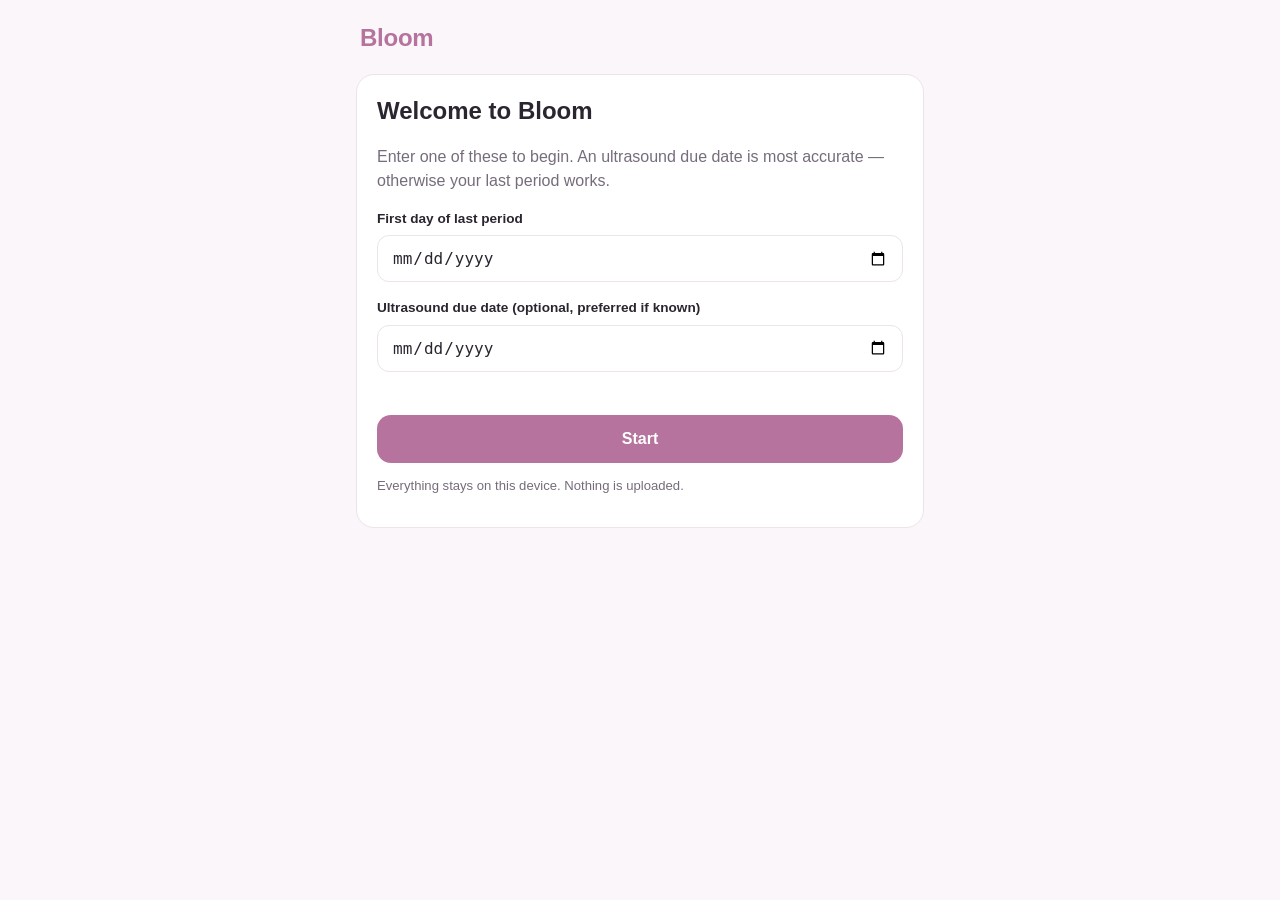
==== index.html @ 92026e05 "Initial commit, local but not encrypted" ====
<!DOCTYPE html>
<html lang="en">
<head>
  <meta charset="UTF-8" />
  <meta name="viewport" content="width=device-width, initial-scale=1.0, viewport-fit=cover" />
  <title>Bloom</title>

  <link rel="manifest" href="manifest.json" />
  <meta name="theme-color" content="#b5739d" />

  <meta name="apple-mobile-web-app-capable" content="yes" />
  <meta name="apple-mobile-web-app-status-bar-style" content="black-translucent" />
  <meta name="apple-mobile-web-app-title" content="Bloom" />
  <link rel="apple-touch-icon" href="icon-180.png" />

  <link rel="stylesheet" href="styles.css" />
</head>
<body>
  <div id="app"></div>

  <script src="weekContent.js"></script>
  <script src="foodDatabase.js"></script>
  <script src="gestational.js"></script>
  <script src="charts.js"></script>
  <script src="db.js"></script>
  <script src="app.js"></script>
  <script>
    if ('serviceWorker' in navigator) {
      window.addEventListener('load', () => {
        navigator.serviceWorker.register('sw.js').catch(() => {});
      });
    }
  </script>
</body>
</html>
---- styles.css ----
/* styles.css — Bloom PWA. Mauve theme matching the native app (seed #B5739D). */

:root {
  --bg: #faf6f9;
  --surface: #ffffff;
  --ink: #2b2530;
  --muted: #766c7b;
  --accent: #b5739d;
  --accent-soft: #f3e6ef;
  --accent-ink: #6d3b59;
  --line: #ece4ea;
  --good: #6bbf73;
  --error: #b3261e;
}

@media (prefers-color-scheme: dark) {
  :root {
    --bg: #18141a;
    --surface: #231d26;
    --ink: #f2ecf1;
    --muted: #b4a9b7;
    --accent: #cf93ba;
    --accent-soft: #36293340;
    --accent-ink: #e8c7dd;
    --line: #342c37;
  }
}

* { box-sizing: border-box; }

body {
  margin: 0;
  background: var(--bg);
  color: var(--ink);
  font-family: -apple-system, BlinkMacSystemFont, 'Segoe UI', Roboto, sans-serif;
  line-height: 1.5;
  padding: env(safe-area-inset-top) env(safe-area-inset-right)
    env(safe-area-inset-bottom) env(safe-area-inset-left);
}

.wrap {
  max-width: 600px;
  margin: 0 auto;
  padding: 8px 16px 24px;
}

/* Header */
.app-header {
  padding: 12px 4px 4px;
}
.app-title {
  font-size: 1.5rem;
  font-weight: 700;
  color: var(--accent);
  margin: 0;
  letter-spacing: -0.01em;
}

/* Cards */
.card {
  background: var(--surface);
  border: 1px solid var(--line);
  border-radius: 18px;
  padding: 18px 20px;
  margin: 14px 0;
}
.card-title {
  font-size: 0.78rem;
  text-transform: uppercase;
  letter-spacing: 0.05em;
  color: var(--muted);
  margin: 0 0 8px;
}

/* Hero */
.hero {
  text-align: center;
  background: linear-gradient(160deg, var(--accent-soft), var(--surface));
  border: none;
  padding-top: 26px;
  padding-bottom: 24px;
}
.hero-emoji { font-size: 4.5rem; line-height: 1; }
.hero-week {
  font-size: 1.7rem;
  font-weight: 700;
  margin-top: 8px;
}
.hero-fruit { color: var(--ink); margin-top: 2px; }
.hero-measure { color: var(--muted); font-size: 0.9rem; margin-top: 4px; }

.chip {
  display: inline-block;
  margin-top: 12px;
  padding: 5px 14px;
  background: var(--accent);
  color: #fff;
  border-radius: 999px;
  font-size: 0.8rem;
  font-weight: 600;
}

/* Progress */
.progress-row {
  display: flex;
  justify-content: space-between;
  font-weight: 600;
  margin-bottom: 8px;
}
.progress-track {
  height: 10px;
  background: var(--accent-soft);
  border-radius: 999px;
  overflow: hidden;
}
.progress-fill {
  height: 100%;
  background: var(--accent);
  border-radius: 999px;
  transition: width 0.4s ease;
}

/* Encouragement */
.encouragement {
  background: var(--accent-soft);
  border: none;
}
.encouragement p { margin: 0; color: var(--accent-ink); font-weight: 500; }

/* Facts */
.fact-text { margin: 0 0 6px; }
.fact-source { margin: 0 0 12px; }

/* Collapsible */
.collapsible { padding: 0; }
.collapsible-toggle {
  width: 100%;
  text-align: left;
  background: transparent;
  color: var(--ink);
  border: none;
  padding: 18px 20px;
  font-size: 0.95rem;
  font-weight: 600;
  cursor: pointer;
}
.collapsible-body { padding: 0 20px 18px; }
.collapsible-body p { margin: 0; }

/* Week nav */
.week-nav {
  display: flex;
  align-items: center;
  justify-content: space-between;
  gap: 12px;
  margin: 4px 0 0;
}
.nav-btn {
  width: 48px;
  height: 44px;
  border-radius: 12px;
  border: 1.5px solid var(--accent);
  background: transparent;
  color: var(--accent);
  font-size: 1.4rem;
  line-height: 1;
  cursor: pointer;
}
.nav-btn:disabled { opacity: 0.35; cursor: default; }

/* Setup */
.setup h2 { margin: 0 0 6px; }
.field-label {
  display: block;
  font-size: 0.85rem;
  font-weight: 600;
  margin: 16px 0 6px;
}
input[type="date"] {
  width: 100%;
  padding: 12px 14px;
  border: 1px solid var(--line);
  border-radius: 12px;
  font-size: 1rem;
  background: var(--surface);
  color: var(--ink);
}

/* Buttons */
button { font-family: inherit; }
.primary {
  width: 100%;
  margin-top: 20px;
  padding: 15px;
  border: none;
  border-radius: 14px;
  background: var(--accent);
  color: #fff;
  font-size: 1rem;
  font-weight: 600;
  cursor: pointer;
}
.primary:active { opacity: 0.85; }
.secondary {
  padding: 10px 16px;
  border: 1.5px solid var(--accent);
  border-radius: 12px;
  background: transparent;
  color: var(--accent);
  font-size: 0.9rem;
  font-weight: 600;
  cursor: pointer;
}

/* Text utilities */
.muted { color: var(--muted); }
.small { font-size: 0.82rem; }
.error { color: var(--error); font-size: 0.85rem; margin: 10px 0 0; min-height: 1em; }
.disclaimer { margin-top: 20px; text-align: center; }

/* Layout with bottom nav */
.content {
  padding-bottom: 72px;
}
.wrap {
  max-width: 600px;
  margin: 0 auto;
  padding: 8px 16px 24px;
}
.section-intro { margin: 0 0 4px 4px; }

/* Bottom tab bar */
.tabbar {
  position: fixed;
  left: 0;
  right: 0;
  bottom: 0;
  display: flex;
  background: var(--surface);
  border-top: 1px solid var(--line);
  padding-bottom: env(safe-area-inset-bottom);
  z-index: 50;
}
.nav-item {
  flex: 1;
  background: transparent;
  border: none;
  padding: 8px 4px 6px;
  display: flex;
  flex-direction: column;
  align-items: center;
  gap: 2px;
  color: var(--muted);
  cursor: pointer;
}
.nav-item.active { color: var(--accent); }
.nav-icon { display: flex; }
.nav-label { font-size: 0.7rem; font-weight: 600; }

/* Log: measurements */
.measure-head {
  display: flex;
  align-items: center;
  justify-content: space-between;
}
.measure-latest {
  font-size: 1.8rem;
  font-weight: 700;
  margin: 6px 0 10px;
}
.chart-canvas {
  width: 100%;
  height: 170px;
  display: block;
}

/* Food */
.food-search {
  width: 100%;
  padding: 13px 16px;
  border: 1px solid var(--line);
  border-radius: 14px;
  font-size: 1rem;
  background: var(--surface);
  color: var(--ink);
  margin: 6px 0 4px;
}
.food-card { padding: 0; overflow: hidden; }
.food-top { padding: 16px 18px; cursor: pointer; }
.food-card.safe { border-left: 5px solid var(--good); }
.food-card.caution { border-left: 5px solid #d9a066; }
.food-card.avoid { border-left: 5px solid var(--error); }
.food-head { display: flex; align-items: center; gap: 10px; flex-wrap: wrap; }
.food-name { font-weight: 700; font-size: 1.05rem; }
.food-summary { margin: 8px 0 0; }
.verdict-badge {
  font-size: 0.72rem;
  font-weight: 700;
  padding: 3px 9px;
  border-radius: 999px;
  color: #fff;
  white-space: nowrap;
}
.verdict-badge.safe { background: var(--good); }
.verdict-badge.caution { background: #d9a066; }
.verdict-badge.avoid { background: var(--error); }
.food-details {
  padding: 0 18px 16px;
  border-top: 1px solid var(--line);
  margin-top: 4px;
}
.food-details p { margin: 12px 0 0; }
.food-safewhen { color: var(--ink); }

/* Settings toggles */
.unit-row, .toggle-pair {
  display: flex;
  gap: 10px;
  margin-top: 4px;
}
.unit-btn {
  flex: 1;
  padding: 12px;
  border: 1.5px solid var(--line);
  border-radius: 12px;
  background: transparent;
  color: var(--ink);
  font-weight: 600;
  font-size: 0.9rem;
  cursor: pointer;
}
.unit-btn.active {
  border-color: var(--accent);
  background: var(--accent-soft);
  color: var(--accent-ink);
}

/* Modal */
.modal-overlay {
  position: fixed;
  inset: 0;
  background: rgba(0, 0, 0, 0.4);
  display: flex;
  align-items: center;
  justify-content: center;
  padding: 24px;
  z-index: 100;
}
.modal {
  background: var(--surface);
  border-radius: 18px;
  padding: 22px;
  width: 100%;
  max-width: 340px;
}
.modal h3 { margin: 0 0 16px; }
.modal-input-row {
  display: flex;
  align-items: center;
  gap: 10px;
  border: 1px solid var(--line);
  border-radius: 12px;
  padding: 4px 14px;
}
.modal-input-row input {
  flex: 1;
  border: none;
  background: transparent;
  color: var(--ink);
  font-size: 1.4rem;
  padding: 10px 0;
  outline: none;
  width: 100%;
}
.modal-unit { color: var(--muted); font-weight: 600; }
.modal-actions {
  display: flex;
  gap: 10px;
  margin-top: 20px;
}
.modal-actions button { flex: 1; }
.primary.compact { width: auto; margin-top: 0; padding: 12px; }

/* Toast */
.toast {
  position: fixed;
  left: 50%;
  bottom: 84px;
  transform: translateX(-50%) translateY(8px);
  background: var(--ink);
  color: var(--bg);
  padding: 10px 18px;
  border-radius: 999px;
  font-size: 0.88rem;
  font-weight: 600;
  opacity: 0;
  transition: opacity 0.2s, transform 0.2s;
  z-index: 120;
  pointer-events: none;
}
.toast.show { opacity: 0.95; transform: translateX(-50%) translateY(0); }
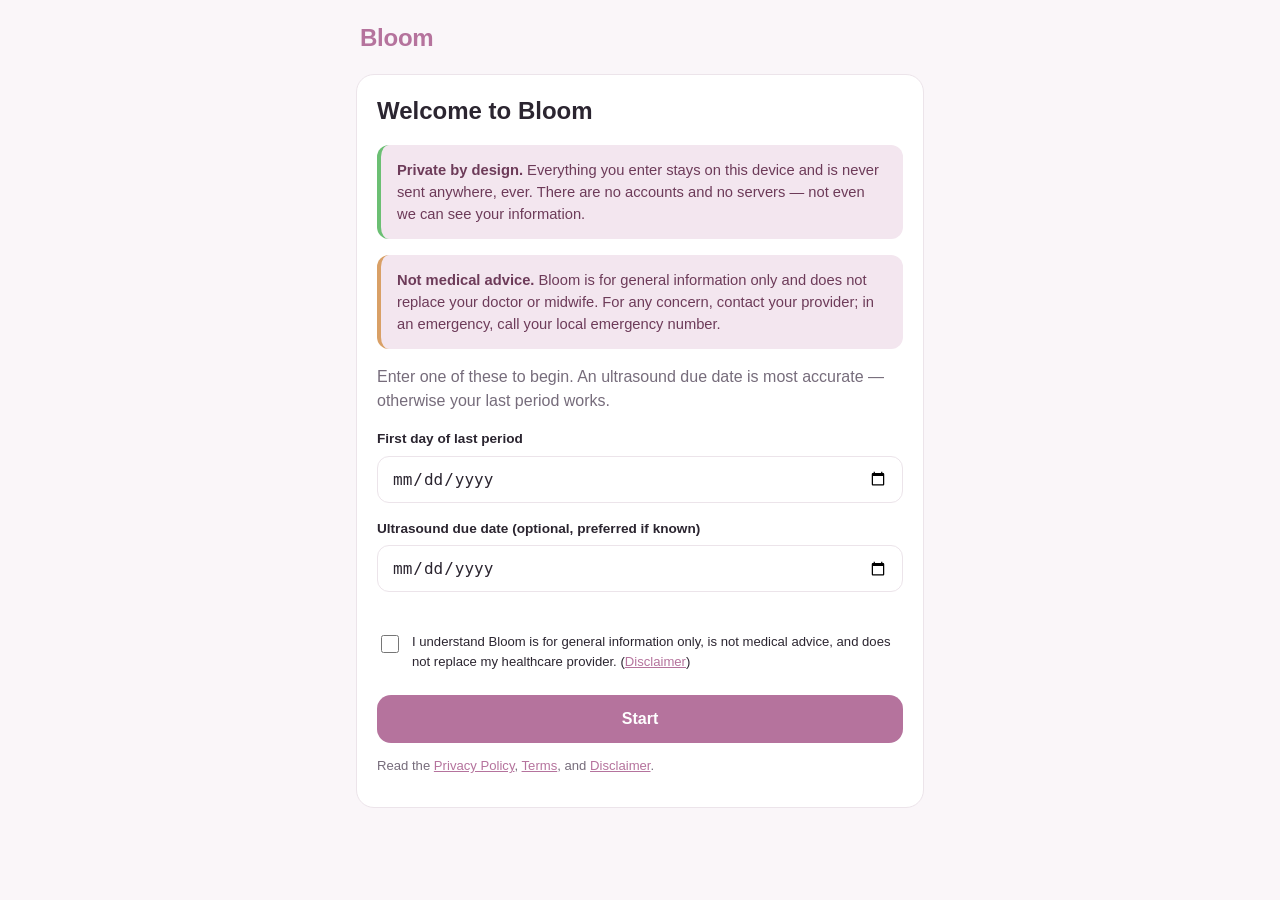
==== commit 848cad2c: "Made terms more clear, added logging and trends" ====
--- a/index.html
+++ b/index.html
@@ -20,6 +20,7 @@
 
   <script src="weekContent.js"></script>
   <script src="foodDatabase.js"></script>
+  <script src="logOptions.js"></script>
   <script src="gestational.js"></script>
   <script src="charts.js"></script>
   <script src="db.js"></script>
--- a/styles.css
+++ b/styles.css
@@ -399,3 +399,181 @@
   pointer-events: none;
 }
 .toast.show { opacity: 0.95; transform: translateX(-50%) translateY(0); }
+
+/* Week summary (log tab) */
+.week-summary {
+  display: flex;
+  align-items: center;
+  gap: 14px;
+  background: var(--accent-soft);
+  border: none;
+}
+.summary-emoji { font-size: 2rem; }
+.summary-line { font-weight: 600; color: var(--accent-ink); }
+.summary-sub { margin-top: 2px; }
+
+/* Feeling/symptom chips */
+.chip-group-title {
+  font-size: 0.82rem;
+  font-weight: 600;
+  color: var(--muted);
+  margin: 14px 0 8px;
+}
+.chip-group {
+  display: flex;
+  flex-wrap: wrap;
+  gap: 8px;
+}
+.log-chip {
+  border: none;
+  border-radius: 999px;
+  padding: 9px 14px;
+  font-size: 0.88rem;
+  font-weight: 600;
+  cursor: pointer;
+}
+.tone-good { background: #ddeedd; color: #1e5128; }
+.tone-neutral { background: var(--accent-soft); color: var(--accent-ink); }
+.tone-tough { background: #f7e6d9; color: #7a4a2a; }
+@media (prefers-color-scheme: dark) {
+  .tone-good { background: #1f3322; color: #9fd6a6; }
+  .tone-tough { background: #36301f; color: #e0c98a; }
+}
+
+/* Entry list (deletable) */
+.entry-list { display: flex; flex-direction: column; }
+.entry-row {
+  display: flex;
+  align-items: center;
+  gap: 10px;
+  padding: 9px 0;
+  border-bottom: 1px solid var(--line);
+}
+.entry-row:last-child { border-bottom: none; }
+.entry-dot {
+  width: 10px;
+  height: 10px;
+  border-radius: 50%;
+  flex: none;
+}
+.entry-dot.tone-good { background: var(--good); }
+.entry-dot.tone-neutral { background: #b0b6bc; }
+.entry-dot.tone-tough { background: #d9a066; }
+.entry-label { flex: 1; }
+.entry-delete {
+  border: none;
+  background: transparent;
+  color: var(--muted);
+  font-size: 1.3rem;
+  line-height: 1;
+  width: 32px;
+  height: 32px;
+  border-radius: 8px;
+  cursor: pointer;
+}
+.entry-delete:active { background: var(--accent-soft); }
+
+/* Setup acknowledgment */
+.ack-row {
+  display: flex;
+  gap: 10px;
+  align-items: flex-start;
+  margin: 16px 0 4px;
+  cursor: pointer;
+}
+.ack-row input { margin-top: 3px; flex: none; width: 18px; height: 18px; }
+.ack-row a, .setup a, .link-row { color: var(--accent); }
+
+/* Settings link list */
+.link-list { margin-top: 10px; }
+.link-row {
+  display: block;
+  padding: 12px 0;
+  border-bottom: 1px solid var(--line);
+  text-decoration: none;
+  color: var(--accent);
+  font-weight: 600;
+}
+.link-row:last-child { border-bottom: none; }
+
+/* Legal pages */
+.legal { padding-bottom: 48px; }
+.legal h1 { font-size: 1.5rem; margin: 6px 0 4px; }
+.legal h2 { font-size: 1.05rem; margin: 22px 0 6px; }
+.legal p, .legal li { color: var(--ink); }
+.legal ul { padding-left: 20px; }
+.legal li { margin: 6px 0; }
+.legal a { color: var(--accent); }
+.back-link {
+  text-decoration: none;
+  color: var(--accent);
+  font-weight: 600;
+}
+.callout {
+  background: var(--accent-soft);
+  border-left: 4px solid var(--accent);
+  border-radius: 12px;
+  padding: 14px 16px;
+  margin: 16px 0;
+  color: var(--accent-ink);
+  font-size: 0.92rem;
+}
+.footer-note { margin-top: 28px; }
+
+/* Callout variants on the setup screen */
+.callout-privacy {
+  border-left-color: var(--good);
+  background: var(--accent-soft);
+}
+.callout-warn {
+  border-left-color: #d9a066;
+}
+.callout strong { color: inherit; }
+
+/* Tighter nav for five tabs */
+.nav-item { padding: 8px 2px 6px; }
+.nav-label { font-size: 0.66rem; }
+
+/* Taller charts in Trends */
+.chart-canvas.tall { height: 200px; }
+
+/* Chart legend */
+.chart-legend {
+  display: flex;
+  gap: 16px;
+  margin-top: 10px;
+  flex-wrap: wrap;
+}
+.legend-item {
+  display: inline-flex;
+  align-items: center;
+  gap: 6px;
+  font-size: 0.8rem;
+  color: var(--muted);
+}
+.legend-dot {
+  width: 12px;
+  height: 12px;
+  border-radius: 3px;
+  display: inline-block;
+}
+.legend-dot.tone-good { background: var(--good); }
+.legend-dot.tone-neutral { background: #b0b6bc; }
+.legend-dot.tone-tough { background: #d9a066; }
+
+/* Bump measurement help disclosure */
+.measure-help-wrap { margin-top: 12px; border-top: 1px solid var(--line); }
+.measure-help-toggle {
+  width: 100%;
+  text-align: left;
+  background: transparent;
+  border: none;
+  color: var(--accent);
+  font-weight: 600;
+  font-size: 0.88rem;
+  padding: 12px 0 4px;
+  cursor: pointer;
+}
+.measure-help { padding: 4px 0 0; }
+.measure-help ul { padding-left: 18px; margin: 8px 0; }
+.measure-help li { margin: 6px 0; }
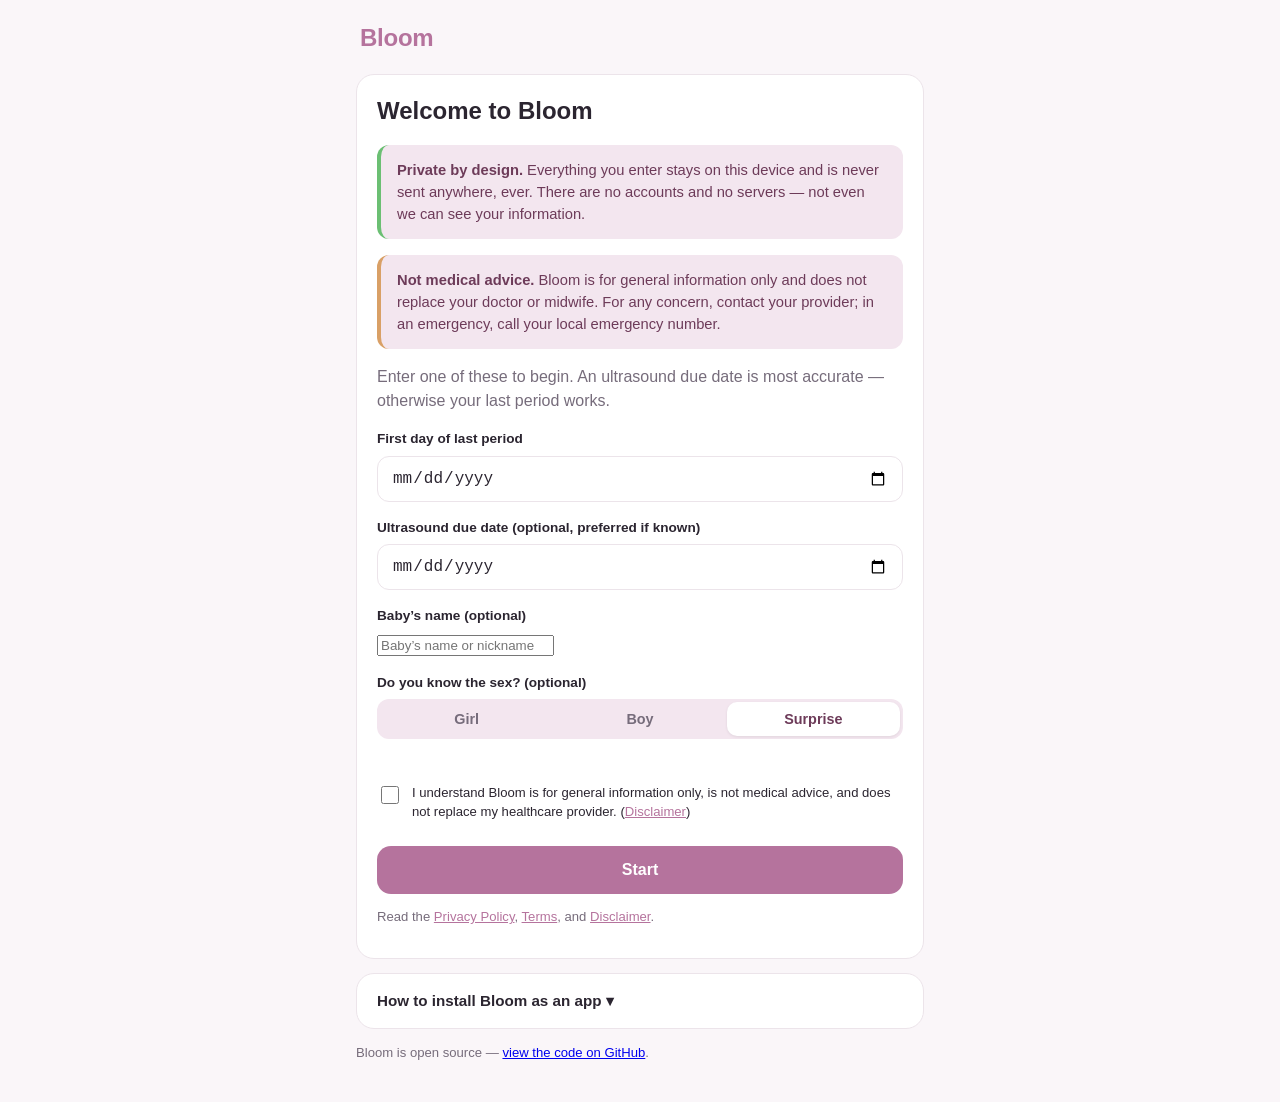
==== commit d64d07a7: "Major refactor for daily view" ====
--- a/index.html
+++ b/index.html
@@ -21,6 +21,8 @@
   <script src="weekContent.js"></script>
   <script src="foodDatabase.js"></script>
   <script src="logOptions.js"></script>
+  <script src="symptomRelief.js"></script>
+  <script src="listTemplates.js"></script>
   <script src="gestational.js"></script>
   <script src="charts.js"></script>
   <script src="db.js"></script>
--- a/styles.css
+++ b/styles.css
@@ -577,3 +577,341 @@
 .measure-help { padding: 4px 0 0; }
 .measure-help ul { padding-left: 18px; margin: 8px 0; }
 .measure-help li { margin: 6px 0; }
+
+/* Tools hub */
+.tool-list { display: flex; flex-direction: column; gap: 12px; margin-top: 6px; }
+.tool-card {
+  text-align: left;
+  background: var(--surface);
+  border: 1px solid var(--line);
+  border-radius: 16px;
+  padding: 18px 20px;
+  cursor: pointer;
+}
+.tool-card:active { background: var(--accent-soft); }
+.tool-card-title { font-weight: 700; font-size: 1.05rem; color: var(--ink); }
+.tool-card-desc { margin-top: 4px; }
+
+/* Tool header with back button */
+.tool-header { display: flex; align-items: center; gap: 12px; }
+.back-btn {
+  border: none;
+  background: transparent;
+  color: var(--accent);
+  font-weight: 600;
+  font-size: 0.95rem;
+  cursor: pointer;
+  padding: 4px 6px 4px 0;
+}
+.tool-header .app-title { font-size: 1.2rem; }
+
+/* Timer (contraction + kick) */
+.timer-card { text-align: center; }
+.timer-elapsed {
+  font-size: 2.6rem;
+  font-weight: 700;
+  font-variant-numeric: tabular-nums;
+  min-height: 1.2em;
+  color: var(--accent);
+}
+.kick-count { color: var(--ink); }
+.timer-button {
+  width: 100%;
+  margin: 14px 0 8px;
+  padding: 20px;
+  border: none;
+  border-radius: 16px;
+  background: var(--accent);
+  color: #fff;
+  font-size: 1.15rem;
+  font-weight: 700;
+  cursor: pointer;
+}
+.timer-button:active { opacity: 0.85; }
+.timer-button.running { background: #c0556f; }
+.timer-since, .timer-summary { min-height: 1em; }
+.timer-summary { font-weight: 600; margin-bottom: 10px; }
+.clear-btn { margin-top: 12px; }
+
+/* Guidance card */
+.guidance .card-title { margin-top: 14px; }
+.guidance .card-title:first-child { margin-top: 0; }
+.guidance p { margin: 6px 0; }
+
+/* Birth plan */
+.plan-chip {
+  border: 1.5px solid var(--line);
+  border-radius: 999px;
+  padding: 9px 14px;
+  font-size: 0.88rem;
+  font-weight: 600;
+  background: transparent;
+  color: var(--ink);
+  cursor: pointer;
+}
+.plan-chip.selected {
+  border-color: var(--accent);
+  background: var(--accent);
+  color: #fff;
+}
+.plan-textarea {
+  width: 100%;
+  border: 1px solid var(--line);
+  border-radius: 12px;
+  padding: 12px 14px;
+  font-family: inherit;
+  font-size: 0.95rem;
+  background: var(--surface);
+  color: var(--ink);
+  resize: vertical;
+}
+
+/* Checklists */
+.check-row {
+  display: flex;
+  align-items: flex-start;
+  gap: 10px;
+  padding: 9px 0;
+  border-bottom: 1px solid var(--line);
+  cursor: pointer;
+}
+.check-row:last-child { border-bottom: none; }
+.check-row input { margin-top: 2px; width: 18px; height: 18px; flex: none; }
+
+/* Relief tips */
+.relief-item { border-bottom: 1px solid var(--line); }
+.relief-item:last-child { border-bottom: none; }
+.relief-toggle {
+  width: 100%;
+  text-align: left;
+  background: transparent;
+  border: none;
+  color: var(--ink);
+  font-weight: 600;
+  font-size: 0.92rem;
+  padding: 12px 0;
+  cursor: pointer;
+}
+.relief-list { margin: 4px 0 8px; padding-left: 18px; }
+.relief-list li { margin: 6px 0; }
+.relief-call {
+  background: var(--accent-soft);
+  border-radius: 10px;
+  padding: 10px 12px;
+  color: var(--accent-ink);
+  margin: 4px 0 12px;
+}
+
+/* Doctor questions */
+.q-input-row { display: flex; gap: 8px; margin-bottom: 6px; }
+.q-input-row .food-search { margin: 0; }
+.entry-label.done { text-decoration: line-through; color: var(--muted); }
+.trend-disclosure { margin-top: 12px; border-top: 1px solid var(--line); }
+
+/* ===== Segmented control (Log sub-tabs, gender picker) ===== */
+.segmented {
+  display: flex;
+  background: var(--accent-soft);
+  border-radius: 12px;
+  padding: 3px;
+  margin: 4px 0 14px;
+}
+.seg-btn {
+  flex: 1;
+  border: none;
+  background: transparent;
+  color: var(--muted);
+  font-weight: 600;
+  font-size: 0.9rem;
+  padding: 9px 8px;
+  border-radius: 10px;
+  cursor: pointer;
+}
+.seg-btn.active {
+  background: var(--surface);
+  color: var(--accent-ink);
+  box-shadow: 0 1px 3px rgba(0, 0, 0, 0.08);
+}
+.gender-seg { margin-top: 4px; }
+
+/* ===== Gear button in header ===== */
+.app-header.has-gear {
+  display: flex;
+  align-items: center;
+  justify-content: space-between;
+}
+.gear-btn {
+  border: none;
+  background: transparent;
+  color: var(--muted);
+  cursor: pointer;
+  padding: 6px;
+  display: flex;
+}
+.gear-btn:active { color: var(--accent); }
+
+/* ===== Lists tab ===== */
+.add-list-card { margin-top: 16px; }
+.list-card { padding: 0; overflow: hidden; }
+.list-head {
+  display: flex;
+  align-items: center;
+  justify-content: space-between;
+  padding: 4px 8px 4px 4px;
+}
+.list-toggle {
+  flex: 1;
+  display: flex;
+  align-items: center;
+  gap: 10px;
+  background: transparent;
+  border: none;
+  padding: 14px 12px;
+  cursor: pointer;
+  text-align: left;
+  color: var(--ink);
+}
+.list-caret { color: var(--accent); font-size: 0.9rem; width: 14px; }
+.list-name { font-weight: 700; font-size: 1.02rem; flex: 1; }
+.list-count { font-variant-numeric: tabular-nums; }
+.list-delete {
+  border: none;
+  background: transparent;
+  color: var(--muted);
+  font-size: 1rem;
+  padding: 10px 12px;
+  cursor: pointer;
+}
+.list-body { padding: 0 16px 14px; }
+.list-add-row { margin-top: 10px; }
+.list-add-input { margin: 0; }
+
+/* ===== Calendar day strip ===== */
+.cal-strip {
+  background: var(--surface);
+  border: 1px solid var(--line);
+  border-radius: 16px;
+  padding: 10px 8px;
+  margin: 6px 0 8px;
+}
+.cal-header {
+  display: flex;
+  align-items: center;
+  justify-content: space-between;
+  padding: 0 6px 6px;
+}
+.cal-week-label { font-weight: 700; font-size: 0.9rem; }
+.cal-nav {
+  border: none;
+  background: transparent;
+  color: var(--accent);
+  font-size: 1.3rem;
+  line-height: 1;
+  cursor: pointer;
+  padding: 2px 10px;
+}
+.cal-nav:disabled { opacity: 0.3; }
+.cal-days { display: flex; justify-content: space-between; gap: 3px; }
+.cal-day {
+  flex: 1;
+  display: flex;
+  flex-direction: column;
+  align-items: center;
+  gap: 3px;
+  border: none;
+  background: transparent;
+  border-radius: 12px;
+  padding: 7px 0;
+  cursor: pointer;
+  color: var(--ink);
+}
+.cal-dow { font-size: 0.66rem; color: var(--muted); font-weight: 600; }
+.cal-date {
+  font-size: 0.95rem;
+  font-weight: 600;
+  width: 30px;
+  height: 30px;
+  line-height: 30px;
+  border-radius: 50%;
+  text-align: center;
+}
+.cal-day.today .cal-date { box-shadow: inset 0 0 0 2px var(--accent); }
+.cal-day.selected .cal-date { background: var(--accent); color: #fff; }
+.cal-day.future { opacity: 0.4; }
+.cal-day.future .cal-date { cursor: default; }
+
+.day-label {
+  font-weight: 600;
+  margin: 0 0 8px 4px;
+  color: var(--accent-ink);
+}
+
+/* ===== Hero name + gender chip ===== */
+.hero-name {
+  font-size: 1.25rem;
+  font-weight: 700;
+  color: var(--accent-ink);
+  margin-top: 2px;
+}
+.hero-chips {
+  display: flex;
+  gap: 8px;
+  justify-content: center;
+  flex-wrap: wrap;
+  margin-top: 12px;
+}
+.gender-chip {
+  background: var(--surface);
+  color: var(--accent-ink);
+  border: 1px solid var(--line);
+}
+.gender-chip.girl { background: #fbe6f0; color: #9c3b6b; border-color: #f3c9dd; }
+.gender-chip.boy { background: #e3edfb; color: #2f5b9c; border-color: #c9dcf3; }
+@media (prefers-color-scheme: dark) {
+  .gender-chip.girl { background: #3a2330; color: #f3c9dd; border-color: #5a3247; }
+  .gender-chip.boy { background: #1f2c3f; color: #c9dcf3; border-color: #324a6a; }
+  .gender-chip { background: var(--surface); }
+}
+
+/* ===== Emoji on chips and entries ===== */
+.chip-emoji { margin-right: 6px; }
+.entry-emoji { width: 22px; text-align: center; flex: none; font-size: 1.05rem; }
+
+/* ===== New-week celebration ===== */
+.celebrate-layer {
+  position: fixed;
+  inset: 0;
+  z-index: 200;
+  pointer-events: none;
+  overflow: hidden;
+  transition: opacity 0.6s ease;
+}
+.celebrate-layer.fade { opacity: 0; }
+.celebrate-banner {
+  position: absolute;
+  top: 38%;
+  left: 50%;
+  transform: translateX(-50%);
+  text-align: center;
+  background: var(--surface);
+  border-radius: 18px;
+  padding: 18px 26px;
+  box-shadow: 0 10px 40px rgba(0, 0, 0, 0.18);
+  animation: pop 0.5s ease;
+}
+.celebrate-week { font-size: 1.8rem; font-weight: 800; color: var(--accent); }
+.celebrate-sub { color: var(--ink); margin-top: 2px; }
+.celebrate-drop {
+  position: absolute;
+  top: -8%;
+  animation-name: fall;
+  animation-timing-function: linear;
+  animation-iteration-count: 1;
+}
+@keyframes fall {
+  to { transform: translateY(120vh) rotate(220deg); }
+}
+@keyframes pop {
+  0% { transform: translateX(-50%) scale(0.6); opacity: 0; }
+  100% { transform: translateX(-50%) scale(1); opacity: 1; }
+}
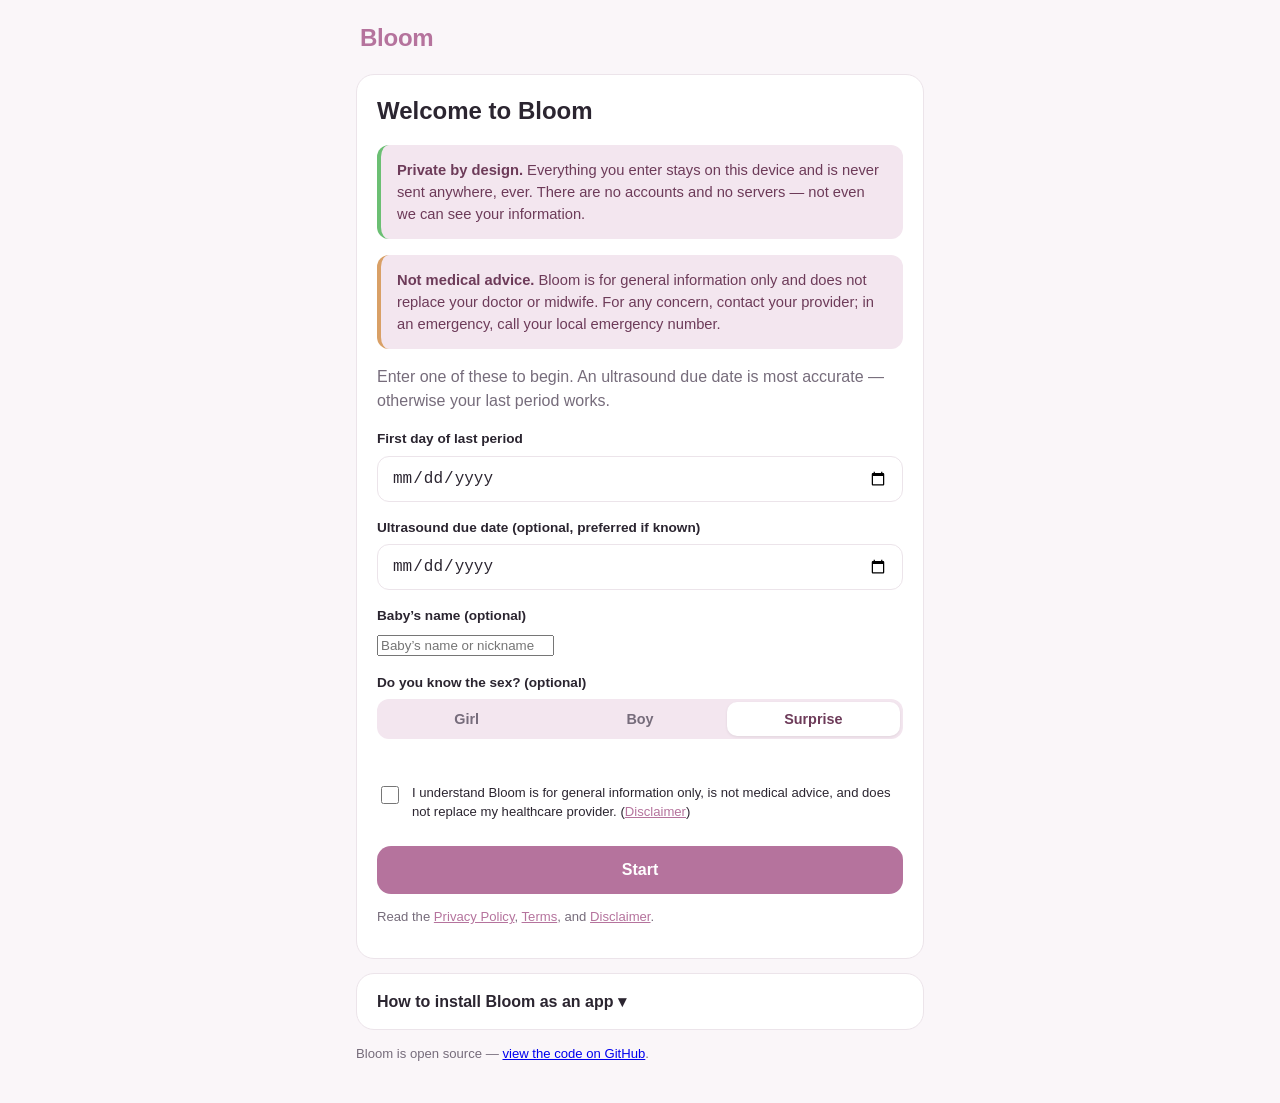
==== commit 5e324cbb: "Minor tweaks before backup/restore and baby app" ====
--- a/index.html
+++ b/index.html
@@ -6,7 +6,8 @@
   <title>Bloom</title>
 
   <link rel="manifest" href="manifest.json" />
-  <meta name="theme-color" content="#b5739d" />
+  <meta name="theme-color" media="(prefers-color-scheme: light)" content="#b5739d" />
+  <meta name="theme-color" media="(prefers-color-scheme: dark)" content="#18141a" />
 
   <meta name="apple-mobile-web-app-capable" content="yes" />
   <meta name="apple-mobile-web-app-status-bar-style" content="black-translucent" />
@@ -26,11 +27,52 @@
   <script src="gestational.js"></script>
   <script src="charts.js"></script>
   <script src="db.js"></script>
+  <script src="birthPlan.js"></script>
   <script src="app.js"></script>
   <script>
     if ('serviceWorker' in navigator) {
-      window.addEventListener('load', () => {
-        navigator.serviceWorker.register('sw.js').catch(() => {});
+      window.addEventListener('load', async () => {
+        try {
+          const reg = await navigator.serviceWorker.register('sw.js');
+          window.__bloomSW = reg;
+
+          // Force an update check now, and hourly while the app stays open.
+          reg.update().catch(() => {});
+          setInterval(() => reg.update().catch(() => {}), 60 * 60 * 1000);
+
+          const hadController = !!navigator.serviceWorker.controller;
+          let banner = false;
+          function showUpdateBanner() {
+            if (banner) return;
+            banner = true;
+            const bar = document.createElement('div');
+            bar.className = 'update-banner';
+            const msg = document.createElement('span');
+            msg.textContent = 'A new version of Bloom is ready.';
+            const btn = document.createElement('button');
+            btn.textContent = 'Refresh';
+            btn.onclick = () => location.reload();
+            bar.appendChild(msg);
+            bar.appendChild(btn);
+            document.body.appendChild(bar);
+          }
+
+          // A newly installed worker while one already controls the page = update.
+          reg.addEventListener('updatefound', () => {
+            const nw = reg.installing;
+            if (!nw) return;
+            nw.addEventListener('statechange', () => {
+              if (nw.state === 'installed' && navigator.serviceWorker.controller) {
+                showUpdateBanner();
+              }
+            });
+          });
+          navigator.serviceWorker.addEventListener('controllerchange', () => {
+            if (hadController) showUpdateBanner();
+          });
+        } catch (e) {
+          /* offline or unsupported — app still works */
+        }
       });
     }
   </script>
--- a/styles.css
+++ b/styles.css
@@ -140,7 +140,7 @@
   color: var(--ink);
   border: none;
   padding: 18px 20px;
-  font-size: 0.95rem;
+  font-size: 1rem;
   font-weight: 600;
   cursor: pointer;
 }
@@ -599,7 +599,7 @@
   background: transparent;
   color: var(--accent);
   font-weight: 600;
-  font-size: 0.95rem;
+  font-size: 1rem;
   cursor: pointer;
   padding: 4px 6px 4px 0;
 }
@@ -660,7 +660,7 @@
   border-radius: 12px;
   padding: 12px 14px;
   font-family: inherit;
-  font-size: 0.95rem;
+  font-size: 1rem;
   background: var(--surface);
   color: var(--ink);
   resize: vertical;
@@ -827,7 +827,7 @@
 }
 .cal-dow { font-size: 0.66rem; color: var(--muted); font-weight: 600; }
 .cal-date {
-  font-size: 0.95rem;
+  font-size: 1rem;
   font-weight: 600;
   width: 30px;
   height: 30px;
@@ -915,3 +915,258 @@
   0% { transform: translateX(-50%) scale(0.6); opacity: 0; }
   100% { transform: translateX(-50%) scale(1); opacity: 1; }
 }
+
+/* ===== Kick counter: footprints + last session ===== */
+.footprints {
+  display: flex;
+  flex-wrap: wrap;
+  justify-content: center;
+  gap: 4px;
+  margin: 10px 0 6px;
+}
+.footprint {
+  font-size: 1.15rem;
+  opacity: 0.22;
+  filter: grayscale(1);
+  transition: opacity 0.2s ease, transform 0.2s ease;
+}
+.footprint.on {
+  opacity: 1;
+  filter: none;
+  transform: scale(1.12);
+}
+.kick-last-grid {
+  display: grid;
+  grid-template-columns: repeat(4, 1fr);
+  gap: 8px;
+  text-align: center;
+}
+.kl-val { font-weight: 700; font-size: 0.95rem; }
+.kl-key { margin-top: 2px; }
+
+/* ===== Contraction: summary grid, timeline, table ===== */
+.summary-grid,
+.measure-stats {
+  display: flex;
+  justify-content: space-around;
+  text-align: center;
+  gap: 8px;
+  margin: 8px 0 4px;
+}
+.sg-val,
+.ms-val { font-weight: 700; font-size: 1.15rem; color: var(--accent-ink); font-variant-numeric: tabular-nums; }
+.sg-key,
+.ms-key { margin-top: 2px; }
+.contraction-flag {
+  color: #9c3b6b;
+  font-weight: 600;
+  background: #fbe6f0;
+  border-radius: 10px;
+  padding: 8px 10px;
+  margin-top: 8px;
+}
+@media (prefers-color-scheme: dark) {
+  .contraction-flag { background: #3a2330; color: #f3c9dd; }
+}
+.contraction-canvas { width: 100%; height: 84px; display: block; }
+.timeline-legend { display: flex; align-items: center; gap: 4px; margin-top: 8px; }
+.legend-swatch {
+  display: inline-block;
+  width: 14px;
+  height: 10px;
+  border-radius: 3px;
+  vertical-align: middle;
+}
+.legend-swatch.contraction { background: var(--accent); }
+.legend-swatch.rest { background: var(--accent-soft); }
+
+/* ===== Data tables (contractions, weight, bump) ===== */
+.data-table {
+  width: 100%;
+  border-collapse: collapse;
+  font-size: 0.9rem;
+  margin-top: 6px;
+}
+.data-table th {
+  text-align: left;
+  font-weight: 600;
+  color: var(--muted);
+  font-size: 0.78rem;
+  text-transform: uppercase;
+  letter-spacing: 0.03em;
+  padding: 4px 6px;
+  border-bottom: 1px solid var(--line);
+}
+.data-table td {
+  padding: 7px 6px;
+  border-bottom: 1px solid var(--line);
+  font-variant-numeric: tabular-nums;
+}
+.data-table tr:last-child td { border-bottom: none; }
+.td-change { color: var(--muted); }
+
+/* ===== Weight stats: height + start weight row ===== */
+.height-row {
+  display: flex;
+  align-items: center;
+  gap: 8px;
+  flex-wrap: wrap;
+  margin: 6px 0 2px;
+}
+.height-val { font-weight: 600; }
+.height-sep { margin-left: 10px; }
+.link-btn {
+  border: none;
+  background: transparent;
+  color: var(--accent);
+  font-weight: 600;
+  cursor: pointer;
+  padding: 2px 4px;
+}
+.measure-table-holder { margin-top: 10px; }
+
+/* multi-field modal row (height ft/in) */
+.modal-input-row input { min-width: 0; }
+
+/* ===== Today tracker card (home page) ===== */
+.today-card .today-rows { display: flex; flex-direction: column; }
+.today-row {
+  display: flex;
+  align-items: center;
+  gap: 10px;
+  padding: 9px 0;
+  border-bottom: 1px solid var(--line);
+}
+.today-row:last-child { border-bottom: none; }
+.today-label { width: 84px; flex: none; font-weight: 600; color: var(--accent-ink); }
+.today-value { flex: 1; min-width: 0; }
+.today-num { font-weight: 700; font-variant-numeric: tabular-nums; }
+.today-feels { color: var(--ink); line-height: 1.5; word-break: break-word; }
+.today-log-btn {
+  flex: none;
+  border: 1px solid var(--accent);
+  background: transparent;
+  color: var(--accent);
+  font-weight: 600;
+  font-size: 0.82rem;
+  border-radius: 999px;
+  padding: 5px 12px;
+  cursor: pointer;
+}
+.today-log-btn:active { background: var(--accent-soft); }
+.today-picker { padding: 6px 0 2px; }
+.today-kick-toggle { margin-top: 4px; }
+.kick-time-chips { display: flex; flex-wrap: wrap; gap: 6px; padding: 6px 0; }
+.kick-time-chip {
+  background: var(--accent-soft);
+  color: var(--accent-ink);
+  border-radius: 8px;
+  padding: 4px 8px;
+  font-size: 0.8rem;
+  font-variant-numeric: tabular-nums;
+}
+
+/* ===== In-app update banner + settings row ===== */
+.update-banner {
+  position: fixed;
+  left: 12px;
+  right: 12px;
+  bottom: calc(72px + env(safe-area-inset-bottom, 0px));
+  z-index: 300;
+  background: var(--accent);
+  color: #fff;
+  border-radius: 14px;
+  padding: 12px 14px;
+  display: flex;
+  align-items: center;
+  gap: 12px;
+  box-shadow: 0 8px 30px rgba(0, 0, 0, 0.22);
+}
+.update-banner span { flex: 1; font-size: 0.92rem; }
+.update-banner button {
+  flex: none;
+  border: none;
+  background: #fff;
+  color: var(--accent-ink);
+  font-weight: 700;
+  border-radius: 999px;
+  padding: 7px 16px;
+  cursor: pointer;
+}
+.update-row {
+  display: flex;
+  align-items: center;
+  gap: 10px;
+  flex-wrap: wrap;
+  margin-top: 6px;
+}
+.update-status { font-variant-numeric: tabular-nums; }
+
+/* ===== Size-comparison art (custom image overrides emoji) ===== */
+.hero-art {
+  width: 96px;
+  height: 96px;
+  object-fit: contain;
+  display: block;
+  margin: 0 auto;
+}
+.theme-seg { margin-top: 4px; }
+
+/* --- Birth plan --- */
+.bp-intro { background: var(--accent-soft); border-color: transparent; }
+.bp-encourage { color: var(--accent-ink); font-size: 15px; line-height: 1.55; margin: 0 0 8px; }
+.bp-section { padding-top: 14px; }
+.bp-head { display: flex; align-items: center; gap: 10px; }
+.bp-title { flex: 1 1 auto; margin: 0; }
+.bp-qbtn {
+  flex: 0 0 auto; width: 27px; height: 27px; border-radius: 50%;
+  border: 1.5px solid var(--accent); background: var(--surface); color: var(--accent);
+  font-size: 15px; font-weight: 700; line-height: 1; cursor: pointer; padding: 0; font-family: inherit;
+}
+.bp-qbtn.on { background: var(--accent); color: #fff; }
+.bp-blurb { margin: 7px 0 10px; }
+.bp-questions { background: var(--accent-soft); border-radius: 12px; padding: 11px 13px; margin: 4px 0 12px; }
+.bp-q-intro { margin: 0 0 6px; color: var(--accent-ink); font-weight: 600; font-size: 13px; }
+.bp-q-list { margin: 0; padding-left: 18px; }
+.bp-q-list li { margin: 6px 0; color: var(--ink); font-size: 13.5px; line-height: 1.45; }
+.bp-list { margin: 4px 0 12px; }
+.bp-row { display: flex; align-items: flex-start; gap: 8px; padding: 9px 0; border-top: 1px solid var(--line); }
+.bp-row:first-child { border-top: none; }
+.bp-row-main { flex: 1 1 auto; min-width: 0; display: flex; flex-direction: column; gap: 5px; }
+.bp-row-label { color: var(--accent-ink); font-size: 14.5px; line-height: 1.4; font-weight: 600; }
+.bp-row-label::before { content: "\2713"; color: var(--accent); font-weight: 700; margin-right: 8px; }
+.bp-why {
+  align-self: flex-start; background: none; border: none; padding: 0; cursor: pointer;
+  color: var(--accent); font-size: 12px; font-weight: 600; font-family: inherit;
+}
+.bp-info {
+  margin: 2px 0 0; padding: 9px 11px; background: var(--accent-soft);
+  border-radius: 9px; color: var(--muted); font-size: 12.5px; line-height: 1.5; font-weight: 400;
+}
+.bp-del {
+  flex: 0 0 auto; width: 32px; height: 32px; border: none; border-radius: 50%;
+  background: var(--accent-soft); color: var(--accent-ink); font-size: 19px; line-height: 1;
+  cursor: pointer; padding: 0; transition: background .12s, color .12s;
+}
+.bp-del:hover { background: var(--accent); color: #fff; }
+.bp-empty { color: var(--muted); font-size: 13px; font-style: italic; margin: 6px 0 12px; }
+.bp-add { display: flex; flex-direction: column; gap: 8px; }
+.bp-select {
+  width: 100%; appearance: none; -webkit-appearance: none;
+  border: 1.5px solid var(--accent); border-radius: 12px; padding: 11px 38px 11px 14px;
+  font-family: inherit; font-size: 16px; font-weight: 600; color: var(--accent-ink);
+  background-color: var(--surface);
+  background-image: url("data:image/svg+xml,%3Csvg xmlns='http://www.w3.org/2000/svg' width='12' height='8' viewBox='0 0 12 8'%3E%3Cpath fill='%23b5739d' d='M1 1l5 5 5-5'/%3E%3C/svg%3E");
+  background-repeat: no-repeat; background-position: right 14px center; cursor: pointer;
+}
+.bp-add-input { padding: 10px 12px; }
+.bp-preview { width: 100%; font-family: ui-monospace, Menlo, Consolas, monospace; font-size: 12.5px; line-height: 1.5; white-space: pre; }
+.bp-preview-actions { display: flex; gap: 10px; align-items: center; margin-top: 10px; flex-wrap: wrap; }
+.bp-preview-btn { width: 100%; margin-top: 4px; }
+.ghost-btn { background: none; border: 1px solid var(--line); color: var(--ink); border-radius: 10px; padding: 10px 14px; cursor: pointer; font-family: inherit; font-size: 14px; }
+
+@media (prefers-color-scheme: dark) {
+  .bp-select {
+    background-image: url("data:image/svg+xml,%3Csvg xmlns='http://www.w3.org/2000/svg' width='12' height='8' viewBox='0 0 12 8'%3E%3Cpath fill='%23cf93ba' d='M1 1l5 5 5-5'/%3E%3C/svg%3E");
+  }
+}
